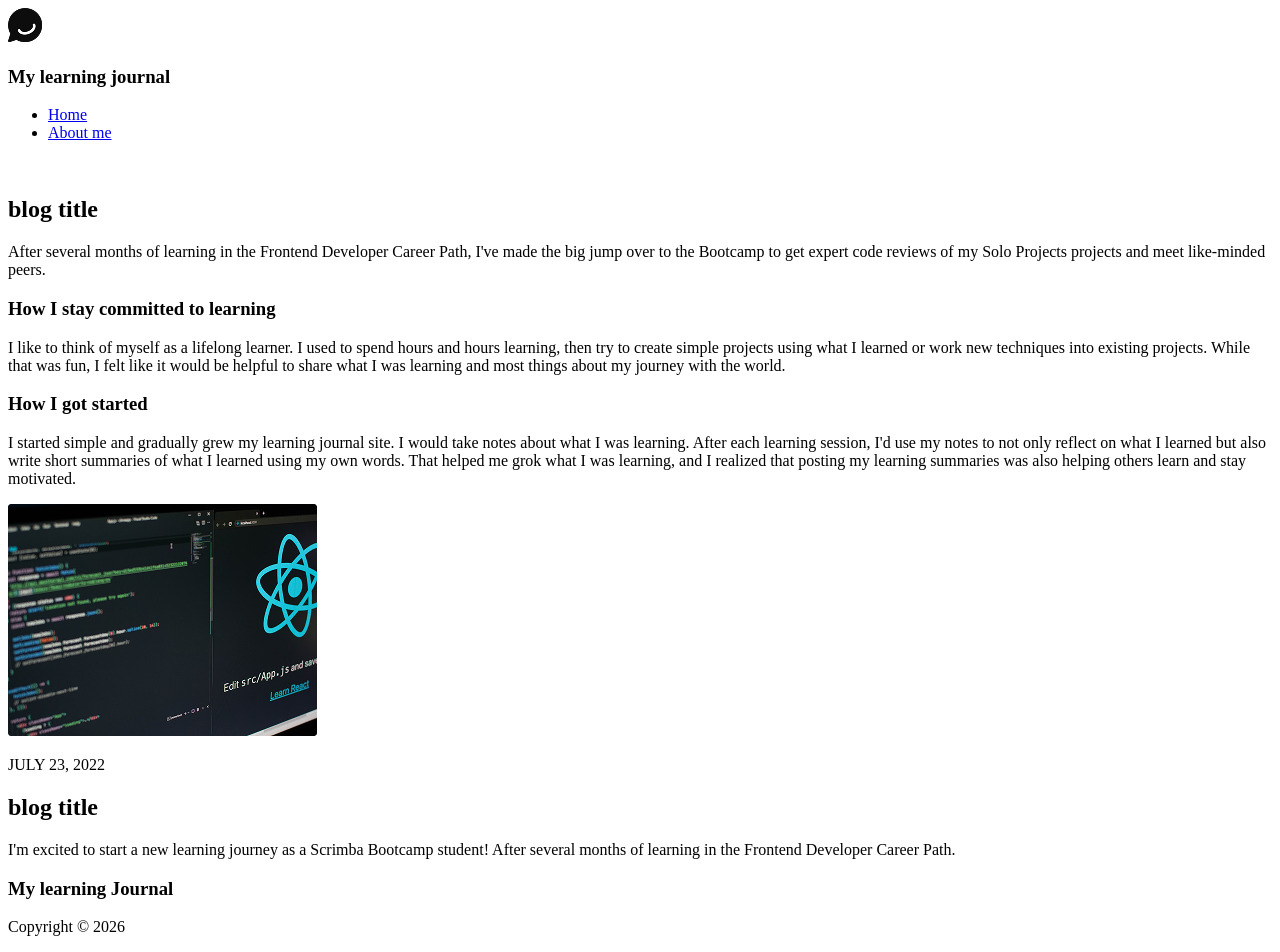
==== about-me.html @ 17d5e5c7 "project structure" ====
<!DOCTYPE html>
<html lang="en">
<head>
    <meta charset="UTF-8">
    <meta name="viewport" content="width=device-width, initial-scale=1.0">
    <title>My learning Journal</title>
</head>
<body>
    <nav class="navbar">
        <div class="logo">
            <img src="images/logo.png" alt="">
            <h3>My learning journal</h3>
        </div>
        <ul>
            <li><a href="/index.html">Home</a></li>
            <li><a href="#">About me</a></li>
        </ul>
    </nav>
    <about>
        <div class="about-me">
            <img class="avatar" src="" alt="">
            <h2 class="about-title">blog title</h2>
            <p class="about-description">After several months of learning in the Frontend Developer Career Path, I've made the big jump over to the Bootcamp to get expert code reviews of my Solo Projects projects and meet like-minded peers.</p>
        </div>
        <div class="about-content">
            <h3>How I stay committed to learning</h3>
                <p>
                    I like to think of myself as a lifelong learner. I used to spend hours and hours learning, then try
                    to create simple projects using what I learned or work new techniques into existing projects.

                    While that was fun, I felt like it would be helpful to share what I was learning and most things
                    about my journey with the world.
                </p>
                <h3>How I got started</h3>
                <p>
                    I started simple and gradually grew my learning journal site. I would take notes about what I was
                    learning. After each learning session, I'd use my notes to not only reflect on what I learned but
                    also write short summaries of what I learned using my own words.

                    That helped me grok what I was learning, and I realized that posting my learning summaries was also
                    helping others learn and stay motivated.
                </p>
        </div>
        <div class="blog">
            <img class="blog-image" src="images/blog-image-01.png" alt="">
            <p class="blog-date">JULY 23, 2022</p>
            <h2 class="blog-title">blog title</h2>
            <p class="blog-description">I'm excited to start a new learning journey as a Scrimba Bootcamp student! After several months of learning in the Frontend Developer Career Path.</p>
        </div>

    </about>
    <footer>
        <h3>My learning Journal</h3>
        <p>Copyright &copy; 2026</p>
    </footer>
</body>
</html>
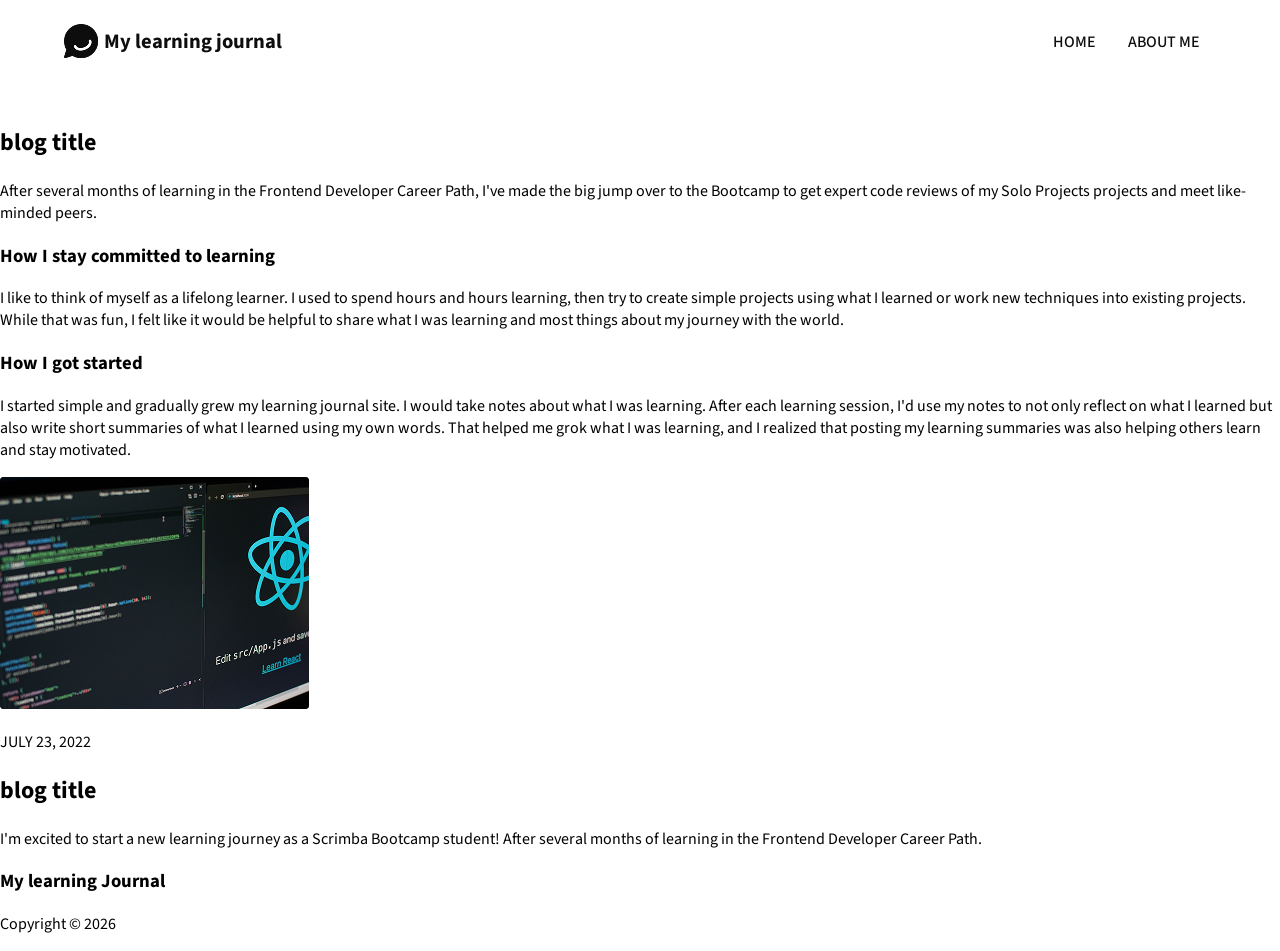
==== commit 36b29fa0: "header styling" ====
--- a/about-me.html
+++ b/about-me.html
@@ -4,6 +4,10 @@
     <meta charset="UTF-8">
     <meta name="viewport" content="width=device-width, initial-scale=1.0">
     <title>My learning Journal</title>
+    <link rel="stylesheet" href="style.css">
+    <link rel="preconnect" href="https://fonts.googleapis.com">
+<link rel="preconnect" href="https://fonts.gstatic.com" crossorigin>
+<link href="https://fonts.googleapis.com/css2?family=Source+Sans+3:ital,wght@0,200..900;1,200..900&display=swap" rel="stylesheet">
 </head>
 <body>
     <nav class="navbar">
--- a/style.css
+++ b/style.css
@@ -0,0 +1,50 @@
+html, 
+body {
+    margin: 0;
+    padding: 0;
+    font-family: "Source Sans 3", sans-serif;
+}
+
+*{
+    box-sizing: border-box;
+}
+
+/* header styling */
+.navbar {
+    display: flex;
+    background-color: white;
+    height: 83px;
+    justify-content: space-between;
+    align-items: center;
+    padding: 0 4rem;
+
+}
+.logo{
+    display: flex;
+    align-items: center;
+    color: #0E0E0E;
+    gap: 0.3rem;
+    font-size: 1.1rem;
+}
+.logo img {
+    width: 35px;
+    height: 35px;
+}
+
+ul{
+    list-style-type: none;
+    display: flex;
+}
+li{
+    margin: 0 1rem;
+}
+li a {
+    text-decoration: none;
+    color: #0E0E0E;
+    text-transform: uppercase;
+    font-weight: 500;
+}
+li a:hover{
+   border-bottom: 1px solid black;
+}
+
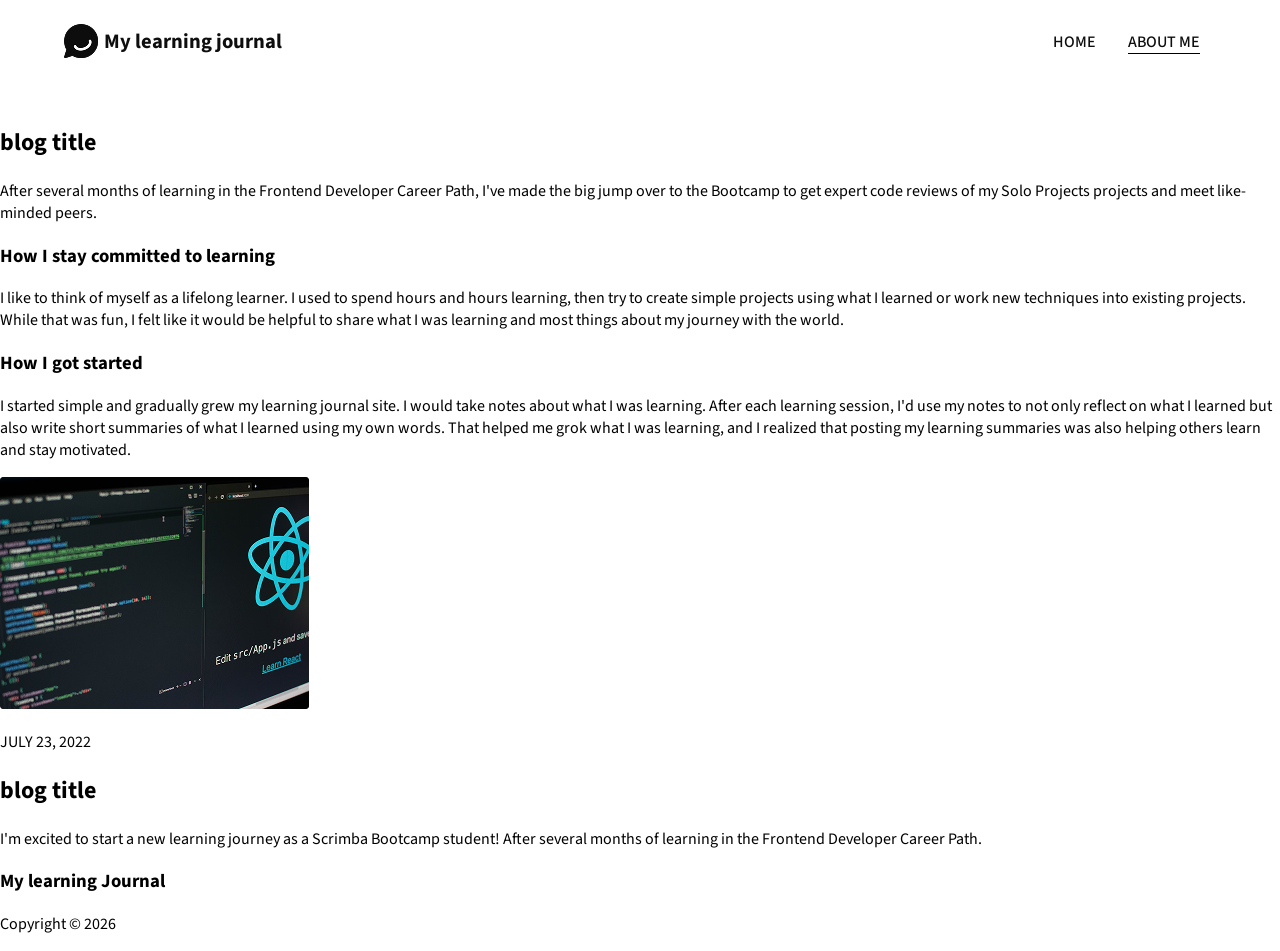
==== commit cf28b0c6: "featured blog styling" ====
--- a/about-me.html
+++ b/about-me.html
@@ -17,7 +17,7 @@
         </div>
         <ul>
             <li><a href="/index.html">Home</a></li>
-            <li><a href="#">About me</a></li>
+            <li><a class="active" href="#">About me</a></li>
         </ul>
     </nav>
     <about>
--- a/style.css
+++ b/style.css
@@ -44,7 +44,36 @@
     text-transform: uppercase;
     font-weight: 500;
 }
-li a:hover{
+li a:hover , li a.active{
    border-bottom: 1px solid black;
 }
 
+/* featured blog styling */
+.featured-blog{
+    background: url(images/blog-image-hero.png);
+    color: white;
+    height: 27vh;
+    display: flex;
+    flex-direction: column;
+    justify-content: end;
+    padding: 4rem;
+}
+.featured-blog p {
+    max-width: 70%;
+    font-size: 1rem;
+    word-spacing: 1.1px;
+    margin: 0;
+}
+.featured-blog h2{
+    font-size: 2.5rem;
+    margin: 0;
+}
+.featured-blog a {
+    text-decoration: none;
+    color: white;
+
+}
+
+.featured-blog a:hover {
+    text-decoration: underline;
+}
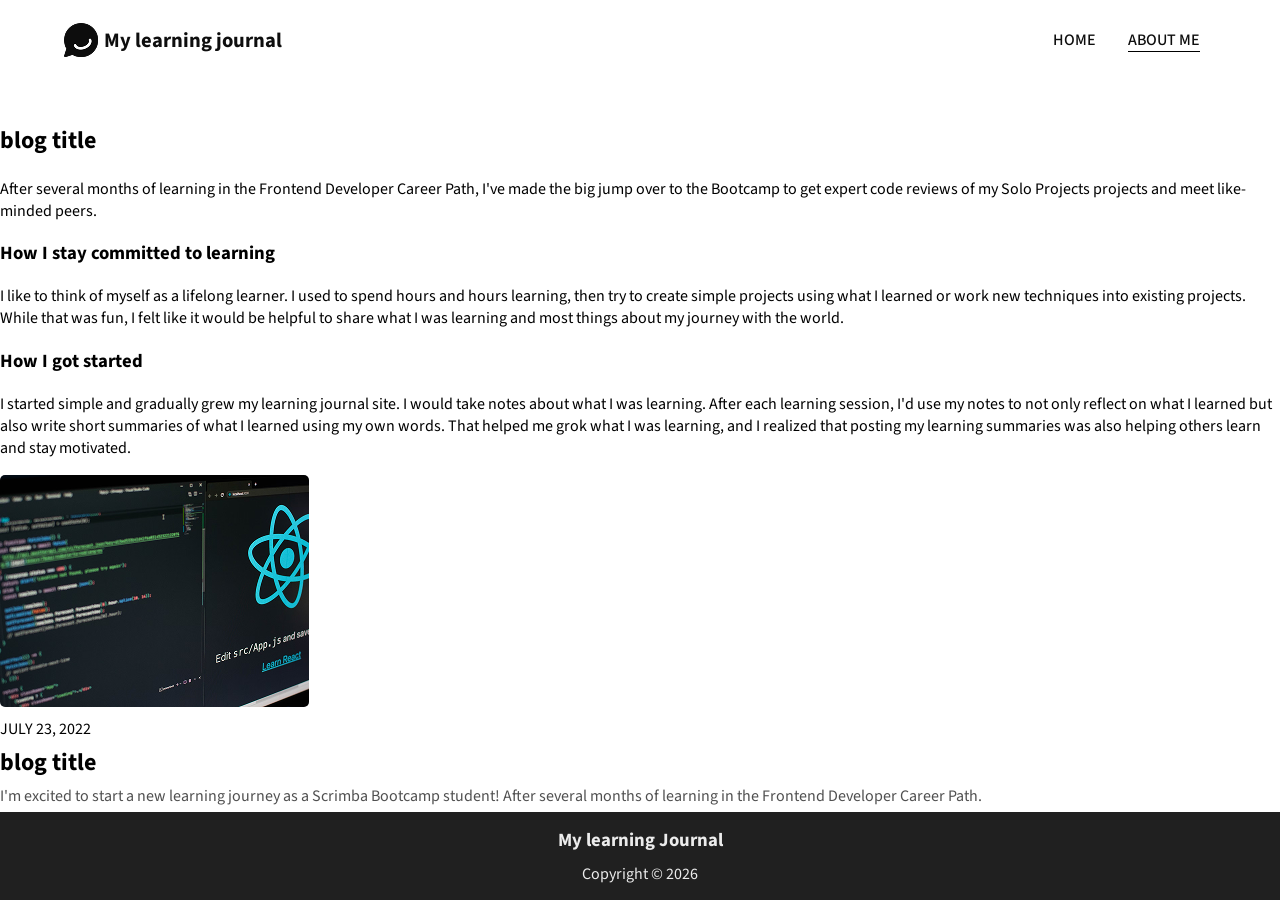
==== commit 119c552d: "footer styling , final homepage styling" ====
--- a/about-me.html
+++ b/about-me.html
@@ -1,14 +1,17 @@
 <!DOCTYPE html>
 <html lang="en">
+
 <head>
     <meta charset="UTF-8">
     <meta name="viewport" content="width=device-width, initial-scale=1.0">
     <title>My learning Journal</title>
     <link rel="stylesheet" href="style.css">
     <link rel="preconnect" href="https://fonts.googleapis.com">
-<link rel="preconnect" href="https://fonts.gstatic.com" crossorigin>
-<link href="https://fonts.googleapis.com/css2?family=Source+Sans+3:ital,wght@0,200..900;1,200..900&display=swap" rel="stylesheet">
+    <link rel="preconnect" href="https://fonts.gstatic.com" crossorigin>
+    <link href="https://fonts.googleapis.com/css2?family=Source+Sans+3:ital,wght@0,200..900;1,200..900&display=swap"
+        rel="stylesheet">
 </head>
+
 <body>
     <nav class="navbar">
         <div class="logo">
@@ -24,32 +27,35 @@
         <div class="about-me">
             <img class="avatar" src="" alt="">
             <h2 class="about-title">blog title</h2>
-            <p class="about-description">After several months of learning in the Frontend Developer Career Path, I've made the big jump over to the Bootcamp to get expert code reviews of my Solo Projects projects and meet like-minded peers.</p>
+            <p class="about-description">After several months of learning in the Frontend Developer Career Path, I've
+                made the big jump over to the Bootcamp to get expert code reviews of my Solo Projects projects and meet
+                like-minded peers.</p>
         </div>
         <div class="about-content">
             <h3>How I stay committed to learning</h3>
-                <p>
-                    I like to think of myself as a lifelong learner. I used to spend hours and hours learning, then try
-                    to create simple projects using what I learned or work new techniques into existing projects.
+            <p>
+                I like to think of myself as a lifelong learner. I used to spend hours and hours learning, then try
+                to create simple projects using what I learned or work new techniques into existing projects.
 
-                    While that was fun, I felt like it would be helpful to share what I was learning and most things
-                    about my journey with the world.
-                </p>
-                <h3>How I got started</h3>
-                <p>
-                    I started simple and gradually grew my learning journal site. I would take notes about what I was
-                    learning. After each learning session, I'd use my notes to not only reflect on what I learned but
-                    also write short summaries of what I learned using my own words.
+                While that was fun, I felt like it would be helpful to share what I was learning and most things
+                about my journey with the world.
+            </p>
+            <h3>How I got started</h3>
+            <p>
+                I started simple and gradually grew my learning journal site. I would take notes about what I was
+                learning. After each learning session, I'd use my notes to not only reflect on what I learned but
+                also write short summaries of what I learned using my own words.
 
-                    That helped me grok what I was learning, and I realized that posting my learning summaries was also
-                    helping others learn and stay motivated.
-                </p>
+                That helped me grok what I was learning, and I realized that posting my learning summaries was also
+                helping others learn and stay motivated.
+            </p>
         </div>
         <div class="blog">
             <img class="blog-image" src="images/blog-image-01.png" alt="">
             <p class="blog-date">JULY 23, 2022</p>
             <h2 class="blog-title">blog title</h2>
-            <p class="blog-description">I'm excited to start a new learning journey as a Scrimba Bootcamp student! After several months of learning in the Frontend Developer Career Path.</p>
+            <p class="blog-description">I'm excited to start a new learning journey as a Scrimba Bootcamp student! After
+                several months of learning in the Frontend Developer Career Path.</p>
         </div>
 
     </about>
@@ -58,4 +64,5 @@
         <p>Copyright &copy; 2026</p>
     </footer>
 </body>
+
 </html>
--- a/style.css
+++ b/style.css
@@ -1,12 +1,19 @@
-html, 
+html,
 body {
     margin: 0;
     padding: 0;
     font-family: "Source Sans 3", sans-serif;
+    height: 100%;
 }
 
-*{
+* {
     box-sizing: border-box;
+}
+
+body {
+    min-height: 100vh;
+    display: flex;
+    flex-direction: column;
 }
 
 /* header styling */
@@ -17,63 +24,131 @@
     justify-content: space-between;
     align-items: center;
     padding: 0 4rem;
+}
 
-}
-.logo{
+.logo {
     display: flex;
     align-items: center;
     color: #0E0E0E;
     gap: 0.3rem;
     font-size: 1.1rem;
 }
+
 .logo img {
     width: 35px;
     height: 35px;
 }
 
-ul{
+ul {
     list-style-type: none;
     display: flex;
 }
-li{
+
+li {
     margin: 0 1rem;
 }
+
 li a {
     text-decoration: none;
     color: #0E0E0E;
     text-transform: uppercase;
     font-weight: 500;
 }
-li a:hover , li a.active{
-   border-bottom: 1px solid black;
+
+li a:hover,
+li a.active {
+    border-bottom: 1.5px solid black;
+}
+
+/* main layout */
+main {
+    display: grid;
+    grid-template-columns: repeat(12, 1fr);
+    flex: 1;
 }
 
 /* featured blog styling */
-.featured-blog{
+.featured-blog {
+    grid-column: 1 / -1;
     background: url(images/blog-image-hero.png);
+    background-size: cover;
+    background-position: center;
+    width: 100%;
     color: white;
-    height: 27vh;
+    min-height: 27vh;
     display: flex;
     flex-direction: column;
     justify-content: end;
     padding: 4rem;
 }
+
 .featured-blog p {
     max-width: 70%;
     font-size: 1rem;
     word-spacing: 1.1px;
     margin: 0;
 }
-.featured-blog h2{
+
+.featured-blog h2 {
     font-size: 2.5rem;
     margin: 0;
 }
+
 .featured-blog a {
     text-decoration: none;
     color: white;
-
 }
 
 .featured-blog a:hover {
     text-decoration: underline;
+}
+
+.featured-blog .blog-description {
+    color: #ffffff;
+}
+
+/* blog styling */
+.blog-container {
+    grid-column: 1 / -1;
+    display: grid;
+    grid-template-columns: repeat(3, 1fr);
+    padding: 1.5rem;
+    gap: 1.5rem;
+    justify-items: center;
+}
+
+.blog-image {
+    border-radius: 5px;
+    max-width: 100%;
+}
+
+.blog-date,
+.blog-title,
+.blog-description {
+    margin: 5px 0;
+}
+
+.blog-description {
+    color: #505050;
+}
+
+/* footer styling */
+footer {
+    background-color: #202020;
+    width: 100%;
+    min-height: 7vh;
+    text-align: center;
+    color: #ECECEC;
+    padding: 1rem;
+    display: flex;
+    flex-direction: column;
+    justify-content: center;
+    gap: 10px;
+}
+
+footer h3{
+    margin: 0;
+}
+footer p {
+    margin: 0;
 }
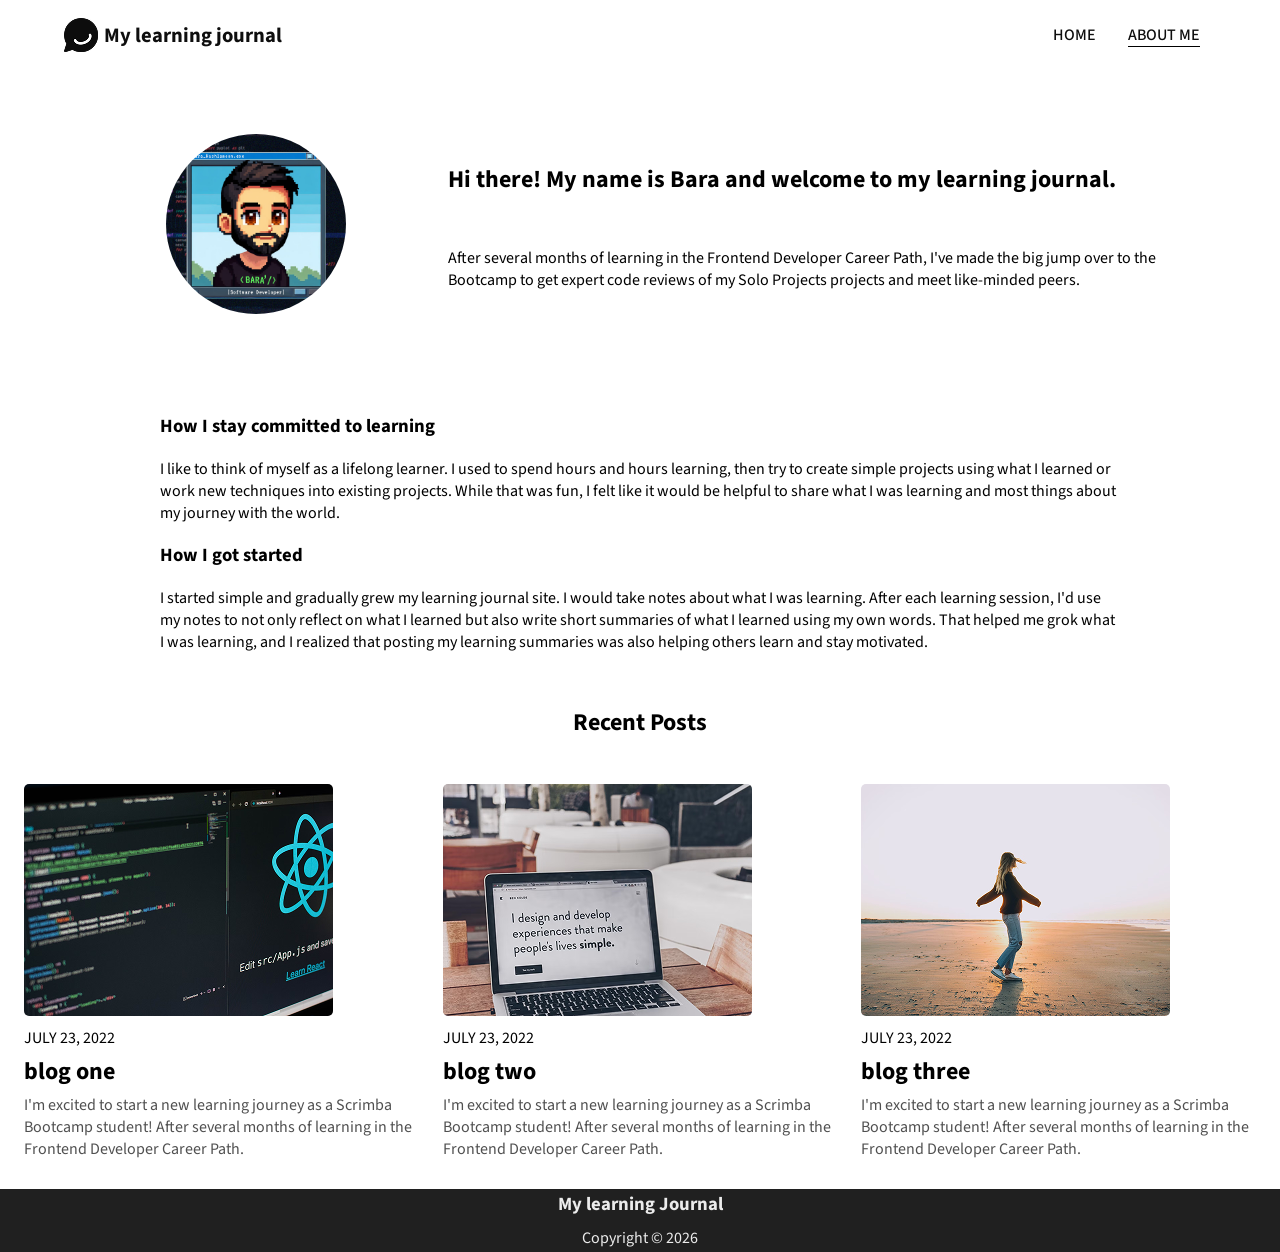
==== commit 2dba4a3c: "styling about page" ====
--- a/about-me.html
+++ b/about-me.html
@@ -25,8 +25,8 @@
     </nav>
     <about>
         <div class="about-me">
-            <img class="avatar" src="" alt="">
-            <h2 class="about-title">blog title</h2>
+            <img class="avatar" src="images/user-avatar.png" alt="">
+            <h2 class="about-title">Hi there! My name is Bara and welcome to my learning journal.</h2>
             <p class="about-description">After several months of learning in the Frontend Developer Career Path, I've
                 made the big jump over to the Bootcamp to get expert code reviews of my Solo Projects projects and meet
                 like-minded peers.</p>
@@ -50,14 +50,34 @@
                 helping others learn and stay motivated.
             </p>
         </div>
-        <div class="blog">
-            <img class="blog-image" src="images/blog-image-01.png" alt="">
-            <p class="blog-date">JULY 23, 2022</p>
-            <h2 class="blog-title">blog title</h2>
-            <p class="blog-description">I'm excited to start a new learning journey as a Scrimba Bootcamp student! After
-                several months of learning in the Frontend Developer Career Path.</p>
+                <div class="recent"><h2>Recent Posts</h2></div>
+
+        <div class="blog-container">
+            
+            <div class="blog">
+                <img class="blog-image" src="images/blog-image-01.png" alt="">
+                <p class="blog-date">JULY 23, 2022</p>
+                <h2 class="blog-title">blog one</h2>
+                <p class="blog-description">I'm excited to start a new learning journey as a Scrimba Bootcamp student!
+                    After several months of learning in the Frontend Developer Career Path.</p>
+            </div>
+            <div class="blog">
+                <img class="blog-image" src="images/blog-image-02.png" alt="">
+                <p class="blog-date">JULY 23, 2022</p>
+                <h2 class="blog-title">blog two</h2>
+                <p class="blog-description">I'm excited to start a new learning journey as a Scrimba Bootcamp student!
+                    After several months of learning in the Frontend Developer Career Path.</p>
+            </div>
+
+            <div class="blog">
+                <img class="blog-image" src="images/blog-image-03.png" alt="">
+                <p class="blog-date">JULY 23, 2022</p>
+                <h2 class="blog-title">blog three</h2>
+                <p class="blog-description">I'm excited to start a new learning journey as a Scrimba Bootcamp student!
+                    After several months of learning in the Frontend Developer Career Path.</p>
+            </div>
+           
         </div>
-
     </about>
     <footer>
         <h3>My learning Journal</h3>
--- a/style.css
+++ b/style.css
@@ -61,12 +61,55 @@
 }
 
 /* main layout */
-main {
+main , about {
     display: grid;
     grid-template-columns: repeat(12, 1fr);
     flex: 1;
 }
+.about-content,.about-me{
+    grid-column: 1 / -1;
+}
 
+
+.about-content{
+    padding: 1rem 10rem;
+    margin: 0;
+}
+.about-me {
+    display: grid;
+    grid-template-columns: 1fr 1fr 1fr ;
+    grid-template-rows: 1fr 1fr;
+    align-items: center;
+    justify-items: center;
+    grid-template-areas: 
+        "image title title"
+        "image descr descr";
+    padding: 4rem;
+    margin: 0;
+    
+}
+.recent {
+    text-align: center;
+    grid-column: 1 / -1;
+}
+
+.avatar {
+    grid-area: image;
+    
+    width: 180px;
+    border-radius: 50%;
+    margin: 0;
+}
+.about-title{
+    grid-area: title;
+    justify-self: start;
+    margin: 0;
+    
+}
+.about-description {
+    grid-area: descr;    
+    margin: 0;
+}
 /* featured blog styling */
 .featured-blog {
     grid-column: 1 / -1;
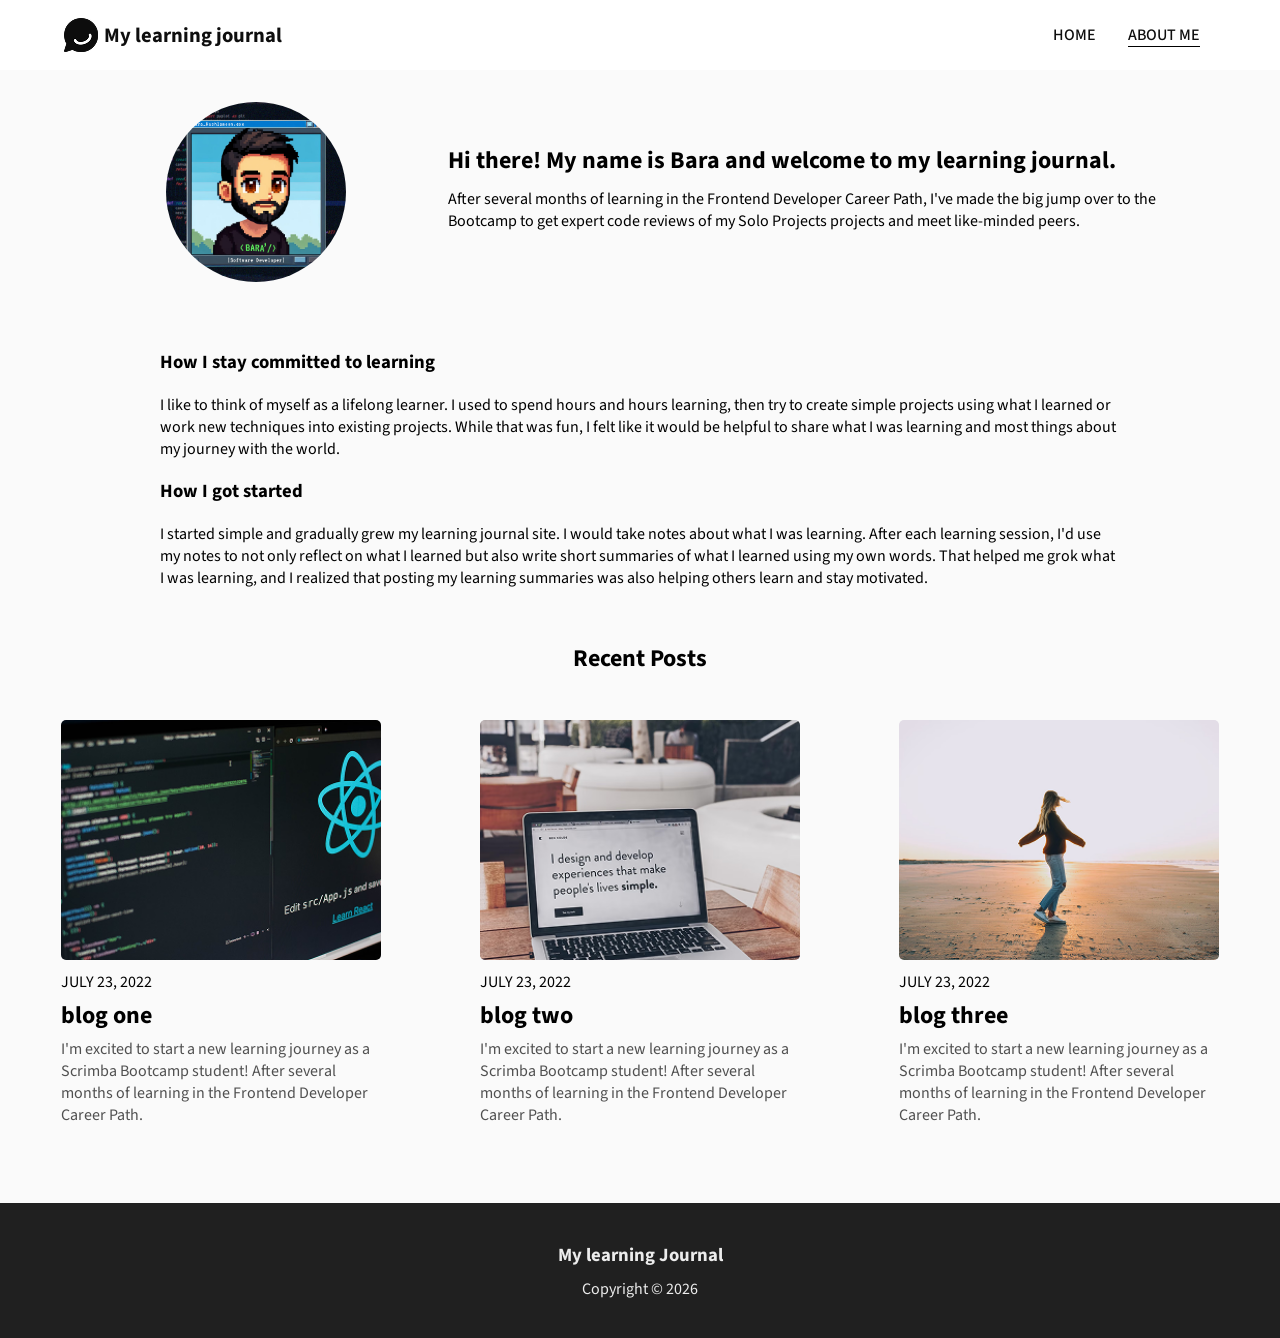
==== commit edf3e2e2: "fix responsive issues , css code refactor" ====
--- a/about-me.html
+++ b/about-me.html
@@ -50,10 +50,12 @@
                 helping others learn and stay motivated.
             </p>
         </div>
-                <div class="recent"><h2>Recent Posts</h2></div>
+        <div class="recent">
+            <h2>Recent Posts</h2>
+        </div>
 
         <div class="blog-container">
-            
+
             <div class="blog">
                 <img class="blog-image" src="images/blog-image-01.png" alt="">
                 <p class="blog-date">JULY 23, 2022</p>
@@ -76,7 +78,7 @@
                 <p class="blog-description">I'm excited to start a new learning journey as a Scrimba Bootcamp student!
                     After several months of learning in the Frontend Developer Career Path.</p>
             </div>
-           
+
         </div>
     </about>
     <footer>
--- a/style.css
+++ b/style.css
@@ -1,36 +1,77 @@
+```css
+
+/* =========================
+   RESET / BASE
+========================= */
+*,
+*::before,
+*::after {
+    box-sizing: border-box;
+}
+
 html,
 body {
     margin: 0;
     padding: 0;
+    height: 100%;
+}
+
+body {
     font-family: "Source Sans 3", sans-serif;
-    height: 100%;
-}
-
-* {
-    box-sizing: border-box;
-}
-
-body {
     min-height: 100vh;
+    max-width: 1280px;
+    margin: auto;
+    background-color: #FAFAFA;
+
     display: flex;
     flex-direction: column;
 }
 
-/* header styling */
+/* =========================
+   GLOBAL ELEMENTS
+========================= */
+ul {
+    list-style: none;
+    display: flex;
+}
+
+a {
+    text-decoration: none;
+}
+
+/* =========================
+   LAYOUT
+========================= */
+main,
+about {
+    display: grid;
+    grid-template-columns: repeat(12, 1fr);
+    flex: 1;
+}
+
+content {
+    margin: 2rem 0;
+}
+
+/* =========================
+   HEADER
+========================= */
 .navbar {
-    display: flex;
-    background-color: white;
     height: 83px;
+    padding: 0 4rem;
+    background-color: #fff;
+
+    display: flex;
     justify-content: space-between;
     align-items: center;
-    padding: 0 4rem;
 }
 
 .logo {
     display: flex;
     align-items: center;
+    gap: 0.3rem;
+
     color: #0E0E0E;
-    gap: 0.3rem;
     font-size: 1.1rem;
 }
 
@@ -39,17 +80,11 @@
     height: 35px;
 }
 
-ul {
-    list-style-type: none;
-    display: flex;
-}
-
 li {
     margin: 0 1rem;
 }
 
 li a {
-    text-decoration: none;
     color: #0E0E0E;
     text-transform: uppercase;
     font-weight: 500;
@@ -57,89 +92,94 @@
 
 li a:hover,
 li a.active {
-    border-bottom: 1.5px solid black;
-}
-
-/* main layout */
-main , about {
+    border-bottom: 1.5px solid #000;
+}
+
+/* =========================
+   ABOUT PAGE
+========================= */
+.about-me,
+.about-content,
+.recent,
+.featured-blog,
+.blog-container {
+    grid-column: 1 / -1;
+}
+
+.about-me {
+    padding: 2rem 4rem;
+    margin: 0;
+
     display: grid;
-    grid-template-columns: repeat(12, 1fr);
-    flex: 1;
-}
-.about-content,.about-me{
-    grid-column: 1 / -1;
-}
-
-
-.about-content{
-    padding: 1rem 10rem;
-    margin: 0;
-}
-.about-me {
-    display: grid;
-    grid-template-columns: 1fr 1fr 1fr ;
-    grid-template-rows: 1fr 1fr;
+    grid-template-columns: repeat(3, 1fr);
+    grid-template-rows: auto auto;
     align-items: center;
     justify-items: center;
-    grid-template-areas: 
+
+    grid-template-areas:
         "image title title"
         "image descr descr";
-    padding: 4rem;
-    margin: 0;
-    
-}
+}
+
+.about-content {
+    padding: 1rem 10rem;
+    margin: 0;
+}
+
+.avatar {
+    grid-area: image;
+    width: 180px;
+    margin: 0;
+    border-radius: 50%;
+}
+
+.about-title {
+    grid-area: title;
+    margin: 0;
+    justify-self: start;
+    align-self: flex-end;
+}
+
+.about-description {
+    grid-area: descr;
+    margin: 10px 0;
+    align-self: flex-start;
+}
+
 .recent {
     text-align: center;
-    grid-column: 1 / -1;
-}
-
-.avatar {
-    grid-area: image;
-    
-    width: 180px;
-    border-radius: 50%;
-    margin: 0;
-}
-.about-title{
-    grid-area: title;
-    justify-self: start;
-    margin: 0;
-    
-}
-.about-description {
-    grid-area: descr;    
-    margin: 0;
-}
-/* featured blog styling */
+}
+
+/* =========================
+   FEATURED BLOG
+========================= */
 .featured-blog {
-    grid-column: 1 / -1;
-    background: url(images/blog-image-hero.png);
-    background-size: cover;
-    background-position: center;
-    width: 100%;
-    color: white;
-    min-height: 27vh;
+    min-height: 55vh;
+    padding: 4rem;
+    margin-bottom: 3rem;
+
+    color: #fff;
+    background: url(images/blog-image-hero.png) center / cover no-repeat;
+
     display: flex;
     flex-direction: column;
     justify-content: end;
-    padding: 4rem;
+}
+
+.featured-blog h2 {
+    margin: 0;
+    font-size: 2.5rem;
 }
 
 .featured-blog p {
+    margin: 0;
     max-width: 70%;
     font-size: 1rem;
     word-spacing: 1.1px;
-    margin: 0;
-}
-
-.featured-blog h2 {
-    font-size: 2.5rem;
-    margin: 0;
 }
 
 .featured-blog a {
-    text-decoration: none;
-    color: white;
+    color: #fff;
 }
 
 .featured-blog a:hover {
@@ -147,22 +187,48 @@
 }
 
 .featured-blog .blog-description {
-    color: #ffffff;
-}
-
-/* blog styling */
+    color: #fff;
+}
+
+/* =========================
+   SINGLE BLOG PAGE
+========================= */
+.blog-content {
+    padding: 0 4rem;
+}
+
+#blog-img {
+    display: block;
+    width: 90vw;
+    max-width: 1200px;
+    margin: auto;
+}
+
+.single-blog .blog-date,
+.single-blog .blog-title {
+    padding: 0 4rem;
+}
+
+/* =========================
+   BLOG GRID
+========================= */
 .blog-container {
-    grid-column: 1 / -1;
-    display: grid;
-    grid-template-columns: repeat(3, 1fr);
     padding: 1.5rem;
     gap: 1.5rem;
+
+    display: grid;
+    grid-template-columns: repeat(auto-fit, minmax(390px, 1fr));
     justify-items: center;
+    align-items: center;
+}
+
+.blog {
+    text-align: center;
 }
 
 .blog-image {
+    max-width: 100%;
     border-radius: 5px;
-    max-width: 100%;
 }
 
 .blog-date,
@@ -171,27 +237,142 @@
     margin: 5px 0;
 }
 
+.blog-container .blog-image,
+.blog-container .blog-date,
+.blog-container .blog-title,
+.blog-container .blog-description {
+    width: 100%;
+    max-width: 320px;
+}
+
+.blog-container .blog-date,
+.blog-container .blog-title,
+.blog-container .blog-description {
+    margin-inline: auto;
+    text-align: left;
+}
+
 .blog-description {
+    max-width: 80%;
     color: #505050;
 }
 
-/* footer styling */
+/* =========================
+   FOOTER
+========================= */
 footer {
+    width: 100%;
+    min-height: 15vh;
+    margin-top: 3rem;
+
     background-color: #202020;
-    width: 100%;
-    min-height: 7vh;
+    color: #ECECEC;
     text-align: center;
-    color: #ECECEC;
-    padding: 1rem;
+
     display: flex;
     flex-direction: column;
     justify-content: center;
     gap: 10px;
 }
 
-footer h3{
-    margin: 0;
-}
+footer h3,
 footer p {
     margin: 0;
+}
+
+/* =========================
+   MOBILE
+========================= */
+@media (max-width: 560px) {
+
+    /* header */
+    .navbar {
+        padding: 0 1rem;
+    }
+
+    .navbar h3 {
+        font-size: 1.1rem;
+    }
+
+    ul {
+        width: 55%;
+        padding: 0;
+        justify-content: end;
+    }
+
+    ul li {
+        padding: 0;
+        font-size: 1rem;
+        text-align: center;
+    }
+
+    /* featured */
+    .featured-blog {
+        max-height: 70vh;
+        padding: 2rem;
+        margin-bottom: 5px;
+        background: url(images/article-image-hero.png) center / cover no-repeat;
+    }
+
+    .featured-blog h2 {
+        font-size: 2rem;
+        line-height: 1.2;
+    }
+
+    .featured-blog p {
+        max-width: 100%;
+    }
+
+    /* blog */
+    .blog-container {
+        grid-template-columns: 1fr;
+        margin: 0;
+    }
+
+    .blog-image {
+        display: block;
+        min-width: 100%;
+        margin: auto;
+    }
+
+    /* about */
+    .about-me {
+        margin-top: 2rem;
+        padding: 1.5rem;
+        gap: 1rem;
+
+        grid-template-columns: 1fr;
+        grid-template-areas:
+            "image"
+            "title"
+            "descr";
+
+        justify-items: start;
+        align-items: start;
+    }
+
+    .about-description {
+        margin: 0;
+    }
+
+    .about-content {
+        padding: 1.5rem;
+    }
+
+    /* single blog */
+    .blog-content,
+    .single-blog .blog-date,
+    .single-blog .blog-title {
+        padding: 0 1.5rem;
+    }
+
+    /* misc */
+    .recent {
+        margin-top: 50px;
+        line-height: 0;
+    }
+
+    footer {
+        min-height: 15vh;
+    }
 }
